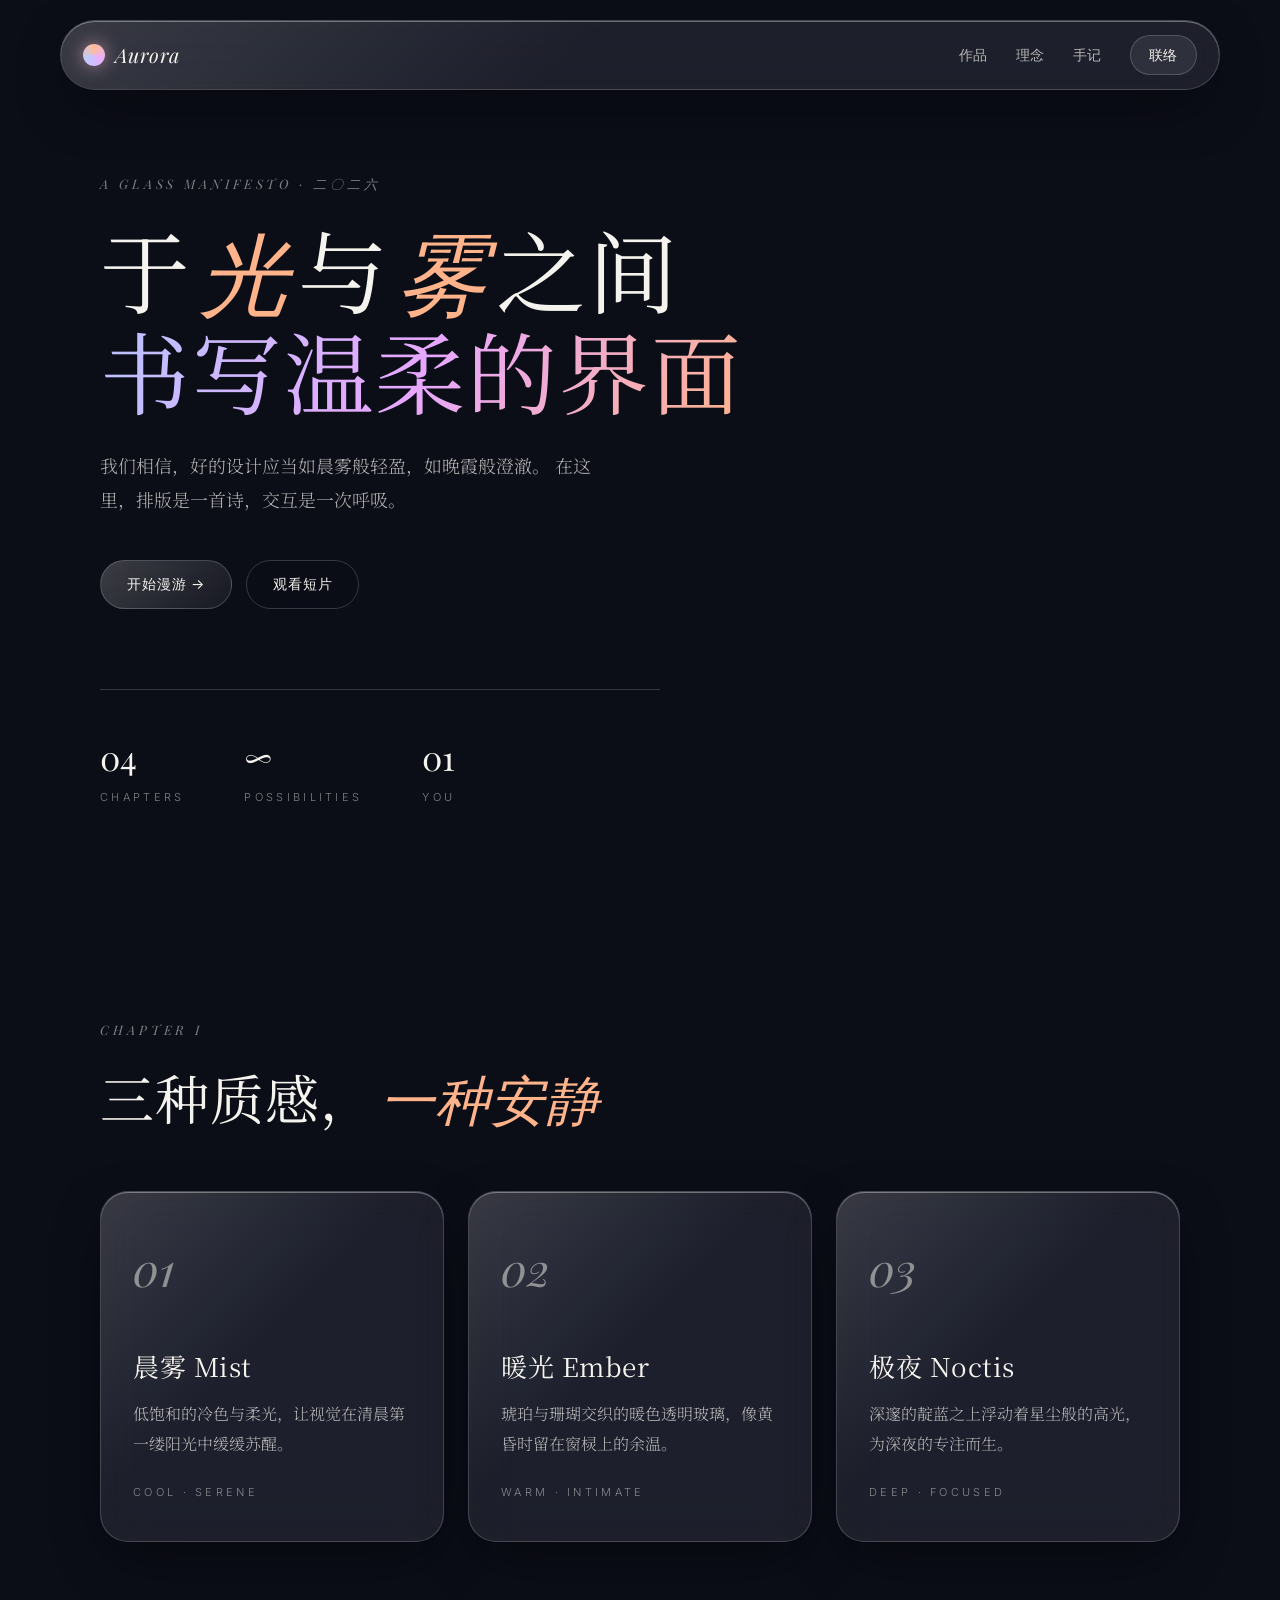
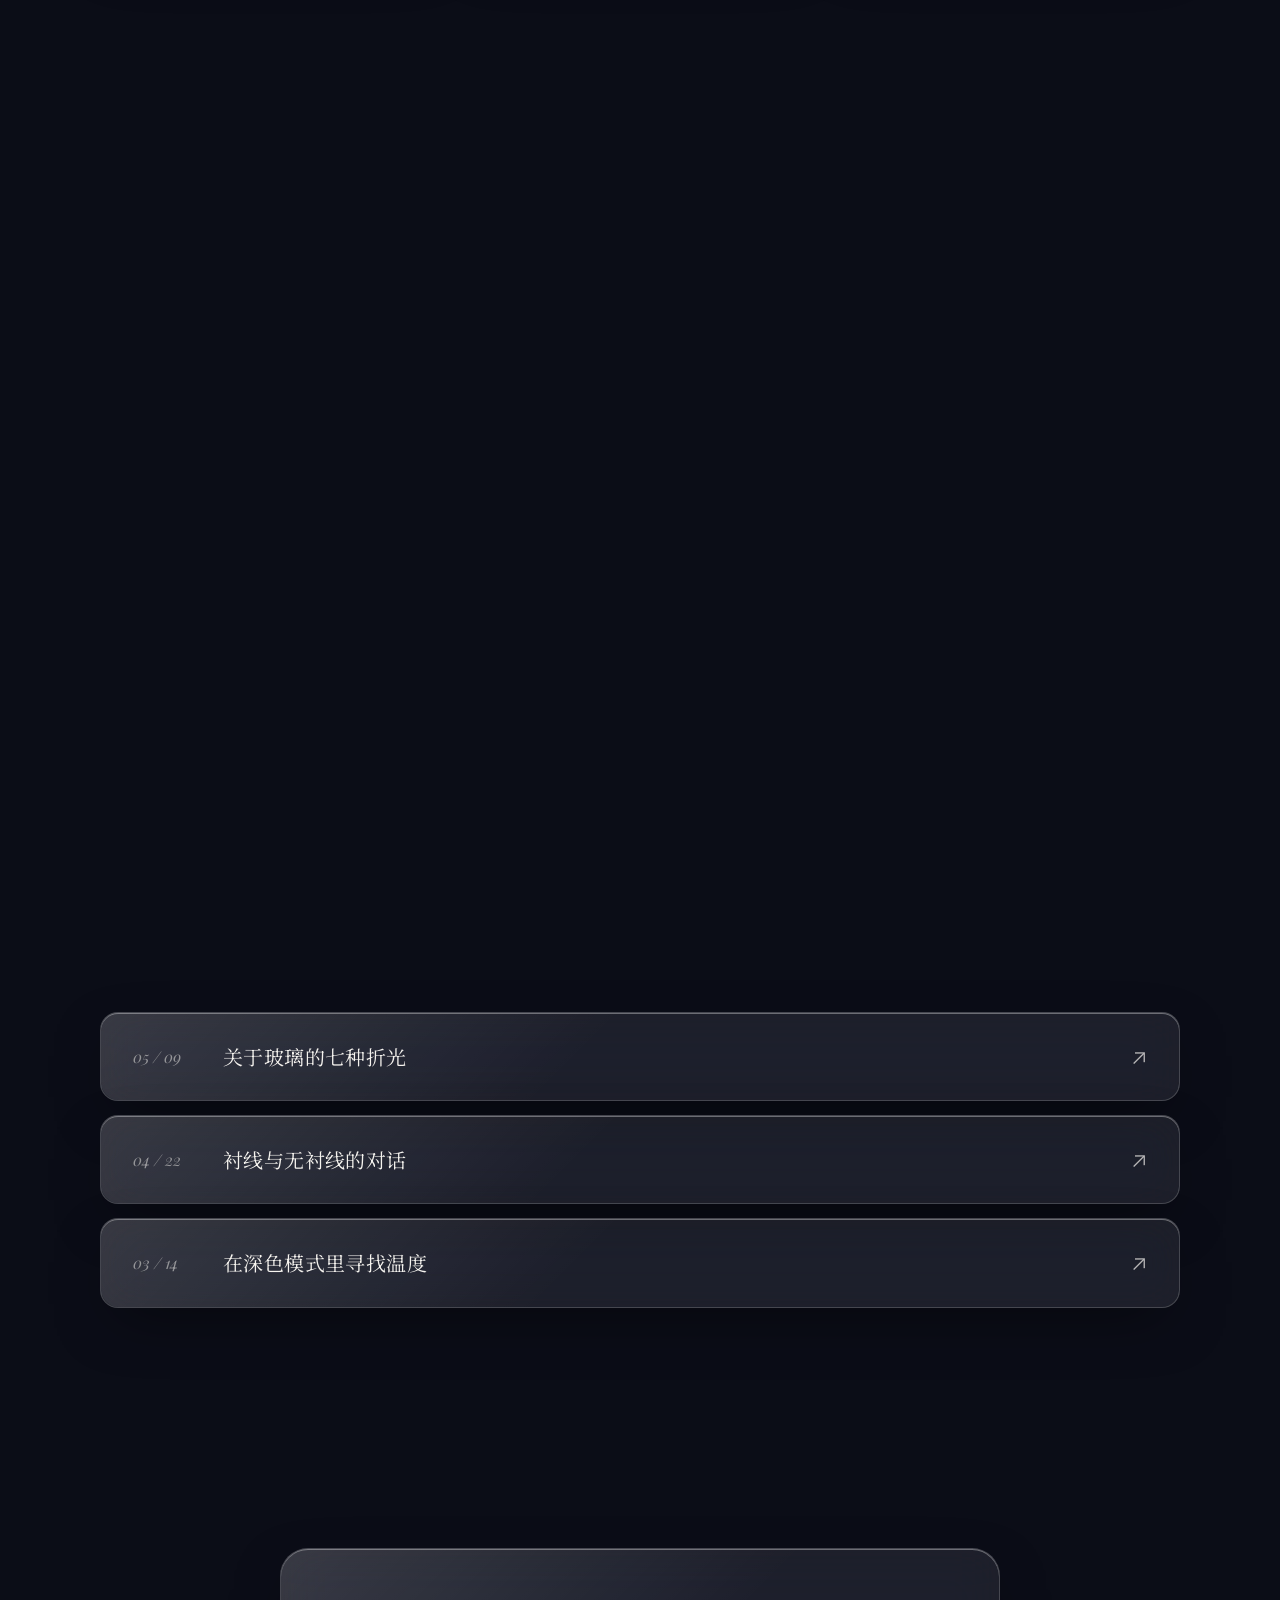
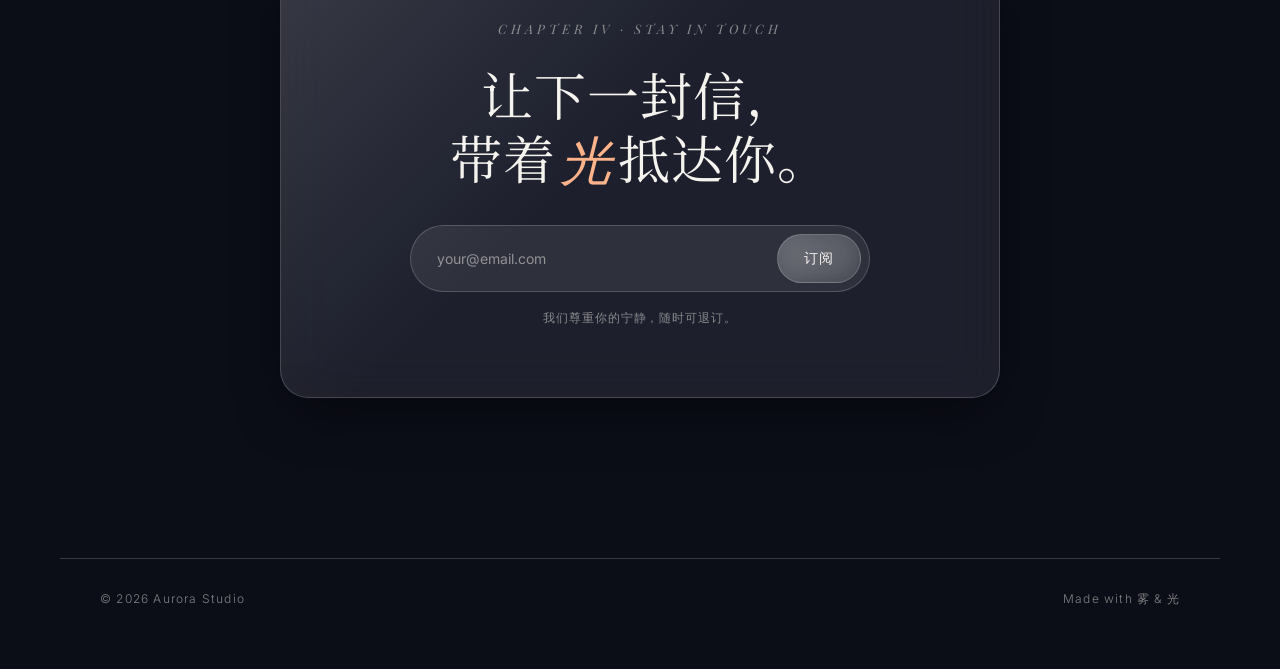
==== web/index.html @ a50634e0 "feat: add frosted-glass aesthetic interactive landing page Co-authored-by: kkk356 <198850822+kkk356@" ====
<!DOCTYPE html>
<html lang="zh-CN">
<head>
  <meta charset="UTF-8" />
  <meta name="viewport" content="width=device-width, initial-scale=1.0" />
  <title>Aurora · 磨砂玻璃之境</title>
  <meta name="description" content="一个具有审美排版的磨砂透明玻璃材质交互网站" />

  <link rel="preconnect" href="https://fonts.googleapis.com">
  <link rel="preconnect" href="https://fonts.gstatic.com" crossorigin>
  <link href="https://fonts.googleapis.com/css2?family=Playfair+Display:ital,wght@0,400;0,600;1,400&family=Inter:wght@300;400;500&family=Noto+Serif+SC:wght@300;400;600&display=swap" rel="stylesheet">

  <link rel="stylesheet" href="styles.css" />
</head>
<body>
  <!-- 流动渐变背景 -->
  <div class="bg-gradient">
    <div class="blob blob-a"></div>
    <div class="blob blob-b"></div>
    <div class="blob blob-c"></div>
    <div class="blob blob-d"></div>
  </div>

  <!-- 噪点遮罩（增加材质感）-->
  <div class="grain"></div>

  <!-- 鼠标跟随光晕 -->
  <div class="cursor-glow" id="cursorGlow"></div>

  <!-- 导航 -->
  <header class="nav glass">
    <a class="brand" href="#">
      <span class="brand-mark"></span>
      <span class="brand-name">Aurora</span>
    </a>
    <nav class="nav-links">
      <a href="#features">作品</a>
      <a href="#philosophy">理念</a>
      <a href="#journal">手记</a>
      <a href="#contact" class="pill">联络</a>
    </nav>
  </header>

  <main>
    <!-- HERO -->
    <section class="hero">
      <p class="eyebrow reveal">A Glass Manifesto · 二〇二六</p>
      <h1 class="hero-title reveal">
        于<em>光</em>与<em>雾</em>之间<br/>
        <span class="accent">书写温柔的界面</span>
      </h1>
      <p class="hero-sub reveal">
        我们相信，好的设计应当如晨雾般轻盈，如晚霞般澄澈。
        在这里，排版是一首诗，交互是一次呼吸。
      </p>
      <div class="hero-cta reveal">
        <button class="btn btn-primary ripple">开始漫游 →</button>
        <button class="btn btn-ghost ripple">观看短片</button>
      </div>

      <div class="hero-meta reveal">
        <div><span class="num">04</span><span class="lbl">Chapters</span></div>
        <div><span class="num">∞</span><span class="lbl">Possibilities</span></div>
        <div><span class="num">01</span><span class="lbl">You</span></div>
      </div>
    </section>

    <!-- 作品 / 卡片 -->
    <section id="features" class="section">
      <header class="section-head">
        <p class="eyebrow reveal">Chapter I</p>
        <h2 class="reveal">三种质感，<em>一种安静</em></h2>
      </header>

      <div class="cards">
        <article class="card glass tilt reveal">
          <div class="card-num">01</div>
          <h3>晨雾 Mist</h3>
          <p>低饱和的冷色与柔光，让视觉在清晨第一缕阳光中缓缓苏醒。</p>
          <span class="card-tag">Cool · Serene</span>
        </article>

        <article class="card glass tilt reveal">
          <div class="card-num">02</div>
          <h3>暖光 Ember</h3>
          <p>琥珀与珊瑚交织的暖色透明玻璃，像黄昏时留在窗棂上的余温。</p>
          <span class="card-tag">Warm · Intimate</span>
        </article>

        <article class="card glass tilt reveal">
          <div class="card-num">03</div>
          <h3>极夜 Noctis</h3>
          <p>深邃的靛蓝之上浮动着星尘般的高光，为深夜的专注而生。</p>
          <span class="card-tag">Deep · Focused</span>
        </article>
      </div>
    </section>

    <!-- 理念 -->
    <section id="philosophy" class="section split">
      <div class="split-text reveal">
        <p class="eyebrow">Chapter II</p>
        <h2>少即是<em>光</em>，<br/>空即是<em>境</em>。</h2>
        <p class="lede">
          我们删去所有不必要的装饰，让玻璃只做玻璃该做的事——
          折射、透过、并温柔地承载信息本身。
        </p>
        <ul class="bullets">
          <li><span>—</span> 以留白作为节奏的呼吸</li>
          <li><span>—</span> 以字体作为情绪的载体</li>
          <li><span>—</span> 以透明作为对内容的敬意</li>
        </ul>
      </div>

      <aside class="split-card glass reveal">
        <blockquote>
          <p>
            “好的界面像一扇磨砂的窗——
            你看见的不是窗，而是窗外的光。”
          </p>
          <footer>— Aurora Studio</footer>
        </blockquote>
      </aside>
    </section>

    <!-- 手记 / 列表 -->
    <section id="journal" class="section">
      <header class="section-head">
        <p class="eyebrow reveal">Chapter III</p>
        <h2 class="reveal">最近的<em>手记</em></h2>
      </header>

      <ul class="journal">
        <li class="glass reveal">
          <span class="date">05 / 09</span>
          <h4>关于玻璃的七种折光</h4>
          <span class="arrow">↗</span>
        </li>
        <li class="glass reveal">
          <span class="date">04 / 22</span>
          <h4>衬线与无衬线的对话</h4>
          <span class="arrow">↗</span>
        </li>
        <li class="glass reveal">
          <span class="date">03 / 14</span>
          <h4>在深色模式里寻找温度</h4>
          <span class="arrow">↗</span>
        </li>
      </ul>
    </section>

    <!-- CTA -->
    <section id="contact" class="section cta">
      <div class="cta-box glass reveal">
        <p class="eyebrow">Chapter IV · Stay in touch</p>
        <h2>让下一封信，<br/>带着<em>光</em>抵达你。</h2>
        <form class="subscribe" onsubmit="return false;">
          <input type="email" placeholder="your@email.com" aria-label="email" />
          <button class="btn btn-primary ripple">订阅</button>
        </form>
        <p class="fine">我们尊重你的宁静，随时可退订。</p>
      </div>
    </section>
  </main>

  <footer class="footer">
    <span>© 2026 Aurora Studio</span>
    <span>Made with 雾 &amp; 光</span>
  </footer>

  <script src="script.js"></script>
</body>
</html>
---- web/styles.css ----
/* ===============================================
   Aurora · Frosted Glass Aesthetic
   =============================================== */

:root {
  --bg: #0b0d17;
  --ink: #f5f3ee;
  --ink-soft: rgba(245, 243, 238, 0.72);
  --ink-mute: rgba(245, 243, 238, 0.5);

  --glass-bg: rgba(255, 255, 255, 0.08);
  --glass-bg-strong: rgba(255, 255, 255, 0.14);
  --glass-border: rgba(255, 255, 255, 0.18);
  --glass-hi: rgba(255, 255, 255, 0.35);

  --accent-1: #ffb38a;   /* ember */
  --accent-2: #b8c5ff;   /* mist */
  --accent-3: #e7a7ff;   /* bloom */

  --radius-lg: 28px;
  --radius-md: 18px;
  --radius-sm: 12px;

  --serif-cn: "Noto Serif SC", "Songti SC", "SimSun", serif;
  --serif-en: "Playfair Display", Georgia, serif;
  --sans: "Inter", -apple-system, "PingFang SC", "Microsoft YaHei", sans-serif;

  --ease: cubic-bezier(0.22, 1, 0.36, 1);
}

* { box-sizing: border-box; margin: 0; padding: 0; }

html, body {
  background: var(--bg);
  color: var(--ink);
  font-family: var(--sans);
  font-weight: 300;
  line-height: 1.6;
  -webkit-font-smoothing: antialiased;
  overflow-x: hidden;
  cursor: default;
}

/* ---------- Animated gradient background ---------- */
.bg-gradient {
  position: fixed;
  inset: 0;
  z-index: -2;
  overflow: hidden;
  background:
    radial-gradient(ellipse at top left, #1a1f3a 0%, transparent 55%),
    radial-gradient(ellipse at bottom right, #2a1530 0%, transparent 55%),
    var(--bg);
}

.blob {
  position: absolute;
  border-radius: 50%;
  filter: blur(90px);
  opacity: 0.65;
  mix-blend-mode: screen;
  will-change: transform;
}

.blob-a { width: 520px; height: 520px; background: #ff8ab8; top: -120px; left: -120px; animation: float-a 18s ease-in-out infinite; }
.blob-b { width: 620px; height: 620px; background: #8ab6ff; bottom: -200px; right: -160px; animation: float-b 22s ease-in-out infinite; }
.blob-c { width: 420px; height: 420px; background: #ffcf8a; top: 40%; left: 55%; animation: float-c 26s ease-in-out infinite; }
.blob-d { width: 380px; height: 380px; background: #b48aff; top: 60%; left: 10%; animation: float-d 30s ease-in-out infinite; }

@keyframes float-a { 0%,100%{transform:translate(0,0) scale(1)} 50%{transform:translate(120px,80px) scale(1.1)} }
@keyframes float-b { 0%,100%{transform:translate(0,0) scale(1)} 50%{transform:translate(-140px,-60px) scale(0.9)} }
@keyframes float-c { 0%,100%{transform:translate(0,0) scale(1)} 50%{transform:translate(-80px,120px) scale(1.08)} }
@keyframes float-d { 0%,100%{transform:translate(0,0) scale(1)} 50%{transform:translate(100px,-100px) scale(0.95)} }

/* grain overlay */
.grain {
  position: fixed;
  inset: 0;
  z-index: -1;
  pointer-events: none;
  opacity: 0.08;
  background-image: url("data:image/svg+xml;utf8,<svg xmlns='http://www.w3.org/2000/svg' width='160' height='160'><filter id='n'><feTurbulence type='fractalNoise' baseFrequency='0.9'/></filter><rect width='100%' height='100%' filter='url(%23n)' opacity='0.9'/></svg>");
}

/* cursor glow */
.cursor-glow {
  position: fixed;
  top: 0; left: 0;
  width: 480px; height: 480px;
  border-radius: 50%;
  background: radial-gradient(circle, rgba(255, 200, 220, 0.18), transparent 60%);
  transform: translate(-50%, -50%);
  pointer-events: none;
  z-index: -1;
  transition: opacity .4s ease;
}

/* ---------- Glass material ---------- */
.glass {
  background: var(--glass-bg);
  backdrop-filter: blur(24px) saturate(140%);
  -webkit-backdrop-filter: blur(24px) saturate(140%);
  border: 1px solid var(--glass-border);
  border-radius: var(--radius-lg);
  box-shadow:
    0 1px 0 var(--glass-hi) inset,
    0 20px 60px -20px rgba(0, 0, 0, 0.55);
  position: relative;
}

.glass::before {
  content: "";
  position: absolute;
  inset: 0;
  border-radius: inherit;
  background: linear-gradient(135deg, rgba(255,255,255,0.12), rgba(255,255,255,0) 45%);
  pointer-events: none;
}

/* ---------- Nav ---------- */
.nav {
  position: fixed;
  top: 20px; left: 50%;
  transform: translateX(-50%);
  width: min(1160px, calc(100% - 40px));
  display: flex;
  align-items: center;
  justify-content: space-between;
  padding: 14px 22px;
  border-radius: 999px;
  z-index: 50;
}

.brand { display: flex; align-items: center; gap: 10px; text-decoration: none; color: var(--ink); }
.brand-mark {
  width: 22px; height: 22px; border-radius: 50%;
  background: conic-gradient(from 0deg, var(--accent-1), var(--accent-3), var(--accent-2), var(--accent-1));
  box-shadow: 0 0 18px rgba(255,180,200,0.6);
}
.brand-name { font-family: var(--serif-en); font-style: italic; font-size: 20px; letter-spacing: 0.02em; }

.nav-links { display: flex; gap: 28px; align-items: center; }
.nav-links a {
  color: var(--ink-soft);
  text-decoration: none;
  font-size: 14px;
  letter-spacing: 0.04em;
  transition: color .3s var(--ease);
}
.nav-links a:hover { color: var(--ink); }
.nav-links .pill {
  padding: 8px 18px;
  border: 1px solid var(--glass-border);
  border-radius: 999px;
  background: var(--glass-bg);
  color: var(--ink);
}

/* ---------- Typography ---------- */
.eyebrow {
  font-family: var(--serif-en);
  font-style: italic;
  font-size: 13px;
  letter-spacing: 0.3em;
  text-transform: uppercase;
  color: var(--ink-mute);
  margin-bottom: 24px;
}

h1, h2, h3, h4 {
  font-family: var(--serif-cn);
  font-weight: 400;
  letter-spacing: 0.02em;
}

h1 em, h2 em, h3 em {
  font-family: var(--serif-en);
  font-style: italic;
  font-weight: 400;
  color: var(--accent-1);
  padding: 0 0.08em;
}

.accent {
  background: linear-gradient(120deg, var(--accent-2), var(--accent-3) 50%, var(--accent-1));
  -webkit-background-clip: text;
  background-clip: text;
  color: transparent;
}

/* ---------- Hero ---------- */
.hero {
  min-height: 100vh;
  padding: 160px 40px 80px;
  max-width: 1160px;
  margin: 0 auto;
  display: flex;
  flex-direction: column;
  justify-content: center;
}

.hero-title {
  font-size: clamp(44px, 7vw, 92px);
  line-height: 1.12;
  margin-bottom: 28px;
  max-width: 16ch;
}

.hero-sub {
  font-family: var(--serif-cn);
  font-weight: 300;
  font-size: clamp(16px, 1.4vw, 19px);
  color: var(--ink-soft);
  max-width: 52ch;
  margin-bottom: 44px;
  line-height: 1.9;
}

.hero-cta { display: flex; gap: 14px; margin-bottom: 80px; }

.hero-meta {
  display: flex;
  gap: 60px;
  padding-top: 40px;
  border-top: 1px solid var(--glass-border);
  max-width: 560px;
}
.hero-meta > div { display: flex; flex-direction: column; gap: 4px; }
.hero-meta .num {
  font-family: var(--serif-en);
  font-size: 34px;
  font-weight: 400;
}
.hero-meta .lbl {
  font-size: 11px;
  letter-spacing: 0.3em;
  text-transform: uppercase;
  color: var(--ink-mute);
}

/* ---------- Buttons ---------- */
.btn {
  font-family: var(--sans);
  font-size: 14px;
  letter-spacing: 0.06em;
  padding: 14px 26px;
  border-radius: 999px;
  border: 1px solid var(--glass-border);
  cursor: pointer;
  color: var(--ink);
  background: var(--glass-bg);
  backdrop-filter: blur(12px);
  transition: transform .3s var(--ease), background .3s var(--ease), border-color .3s var(--ease);
  position: relative;
  overflow: hidden;
}
.btn:hover { transform: translateY(-2px); background: var(--glass-bg-strong); border-color: rgba(255,255,255,0.3); }
.btn-primary { background: linear-gradient(135deg, rgba(255,255,255,0.2), rgba(255,255,255,0.05)); }
.btn-ghost { background: transparent; }

/* ripple */
.ripple span.r {
  position: absolute;
  border-radius: 50%;
  background: rgba(255,255,255,0.35);
  transform: scale(0);
  animation: ripple .7s var(--ease);
  pointer-events: none;
}
@keyframes ripple { to { transform: scale(4); opacity: 0; } }

/* ---------- Sections ---------- */
.section {
  max-width: 1160px;
  margin: 0 auto;
  padding: 120px 40px;
}

.section-head { margin-bottom: 60px; max-width: 800px; }
.section-head h2 { font-size: clamp(32px, 4.4vw, 54px); line-height: 1.2; }

/* ---------- Cards ---------- */
.cards {
  display: grid;
  grid-template-columns: repeat(3, 1fr);
  gap: 24px;
}

.card {
  padding: 40px 32px;
  min-height: 320px;
  display: flex;
  flex-direction: column;
  justify-content: space-between;
  transform-style: preserve-3d;
  transition: transform .5s var(--ease), box-shadow .5s var(--ease);
}
.card:hover {
  box-shadow:
    0 1px 0 var(--glass-hi) inset,
    0 40px 80px -20px rgba(0,0,0,0.7);
}
.card-num {
  font-family: var(--serif-en);
  font-style: italic;
  font-size: 46px;
  color: var(--ink-mute);
  margin-bottom: 40px;
}
.card h3 { font-size: 26px; margin-bottom: 12px; }
.card p { color: var(--ink-soft); font-family: var(--serif-cn); line-height: 1.9; }
.card-tag {
  margin-top: 24px;
  font-size: 11px;
  letter-spacing: 0.3em;
  text-transform: uppercase;
  color: var(--ink-mute);
}

/* ---------- Split (philosophy) ---------- */
.split {
  display: grid;
  grid-template-columns: 1.1fr 1fr;
  gap: 60px;
  align-items: center;
}
.split-text h2 { font-size: clamp(36px, 5vw, 64px); line-height: 1.15; margin-bottom: 28px; }
.split-text .lede {
  font-family: var(--serif-cn);
  font-size: 17px;
  color: var(--ink-soft);
  line-height: 1.9;
  margin-bottom: 32px;
}
.bullets { list-style: none; display: flex; flex-direction: column; gap: 12px; }
.bullets li { font-family: var(--serif-cn); color: var(--ink-soft); }
.bullets li span { color: var(--accent-1); margin-right: 12px; }

.split-card { padding: 50px 44px; }
.split-card blockquote {
  font-family: var(--serif-cn);
  font-size: 22px;
  line-height: 1.8;
}
.split-card blockquote p { margin-bottom: 20px; }
.split-card blockquote footer {
  font-family: var(--serif-en);
  font-style: italic;
  font-size: 14px;
  color: var(--ink-mute);
}

/* ---------- Journal ---------- */
.journal { list-style: none; display: flex; flex-direction: column; gap: 14px; }
.journal li {
  display: grid;
  grid-template-columns: 90px 1fr 40px;
  align-items: center;
  padding: 26px 32px;
  border-radius: var(--radius-md);
  transition: transform .4s var(--ease), background .4s var(--ease);
  cursor: pointer;
}
.journal li:hover { transform: translateX(8px); background: var(--glass-bg-strong); }
.journal .date { font-family: var(--serif-en); font-style: italic; color: var(--ink-mute); }
.journal h4 { font-size: 20px; font-weight: 400; }
.journal .arrow { text-align: right; font-size: 22px; color: var(--ink-soft); }

/* ---------- CTA ---------- */
.cta { display: flex; justify-content: center; }
.cta-box {
  padding: 70px 60px;
  text-align: center;
  max-width: 720px;
  width: 100%;
}
.cta-box h2 { font-size: clamp(32px, 4.5vw, 52px); line-height: 1.2; margin: 16px 0 36px; }
.subscribe {
  display: flex;
  gap: 10px;
  max-width: 460px;
  margin: 0 auto 16px;
  padding: 8px;
  border-radius: 999px;
  background: var(--glass-bg);
  border: 1px solid var(--glass-border);
}
.subscribe input {
  flex: 1;
  background: transparent;
  border: none;
  outline: none;
  color: var(--ink);
  font-family: var(--sans);
  font-size: 14px;
  padding: 10px 18px;
}
.subscribe input::placeholder { color: var(--ink-mute); }
.fine { font-size: 12px; color: var(--ink-mute); letter-spacing: 0.08em; }

/* ---------- Footer ---------- */
.footer {
  max-width: 1160px;
  margin: 40px auto 30px;
  padding: 30px 40px;
  display: flex;
  justify-content: space-between;
  font-size: 12px;
  color: var(--ink-mute);
  letter-spacing: 0.1em;
  border-top: 1px solid var(--glass-border);
}

/* ---------- Reveal on scroll ---------- */
.reveal {
  opacity: 0;
  transform: translateY(24px);
  transition: opacity 1s var(--ease), transform 1s var(--ease);
}
.reveal.is-visible { opacity: 1; transform: translateY(0); }

/* ---------- Responsive ---------- */
@media (max-width: 900px) {
  .nav-links { gap: 16px; }
  .nav-links a:not(.pill) { display: none; }
  .cards { grid-template-columns: 1fr; }
  .split { grid-template-columns: 1fr; }
  .hero { padding-top: 140px; }
  .hero-meta { flex-wrap: wrap; gap: 30px; }
  .journal li { grid-template-columns: 70px 1fr 30px; padding: 20px; }
  .cta-box { padding: 44px 28px; }
}
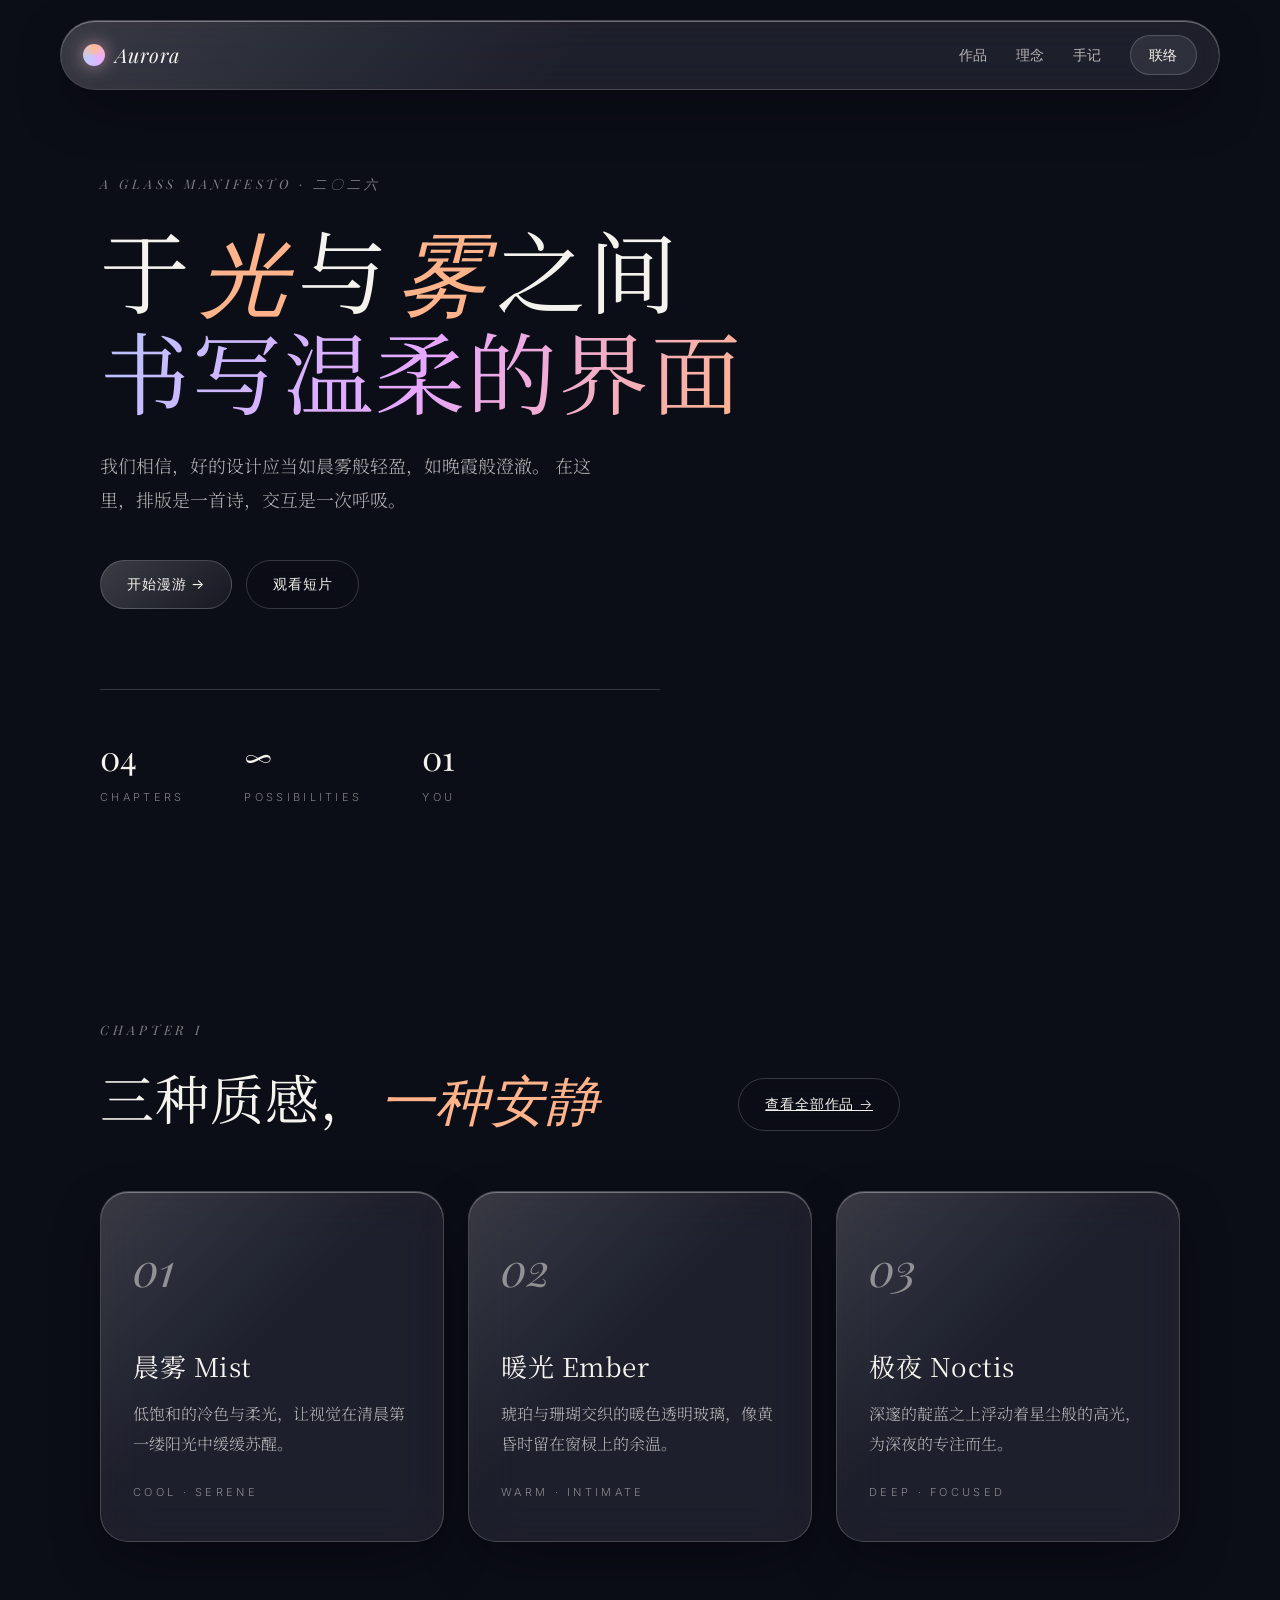
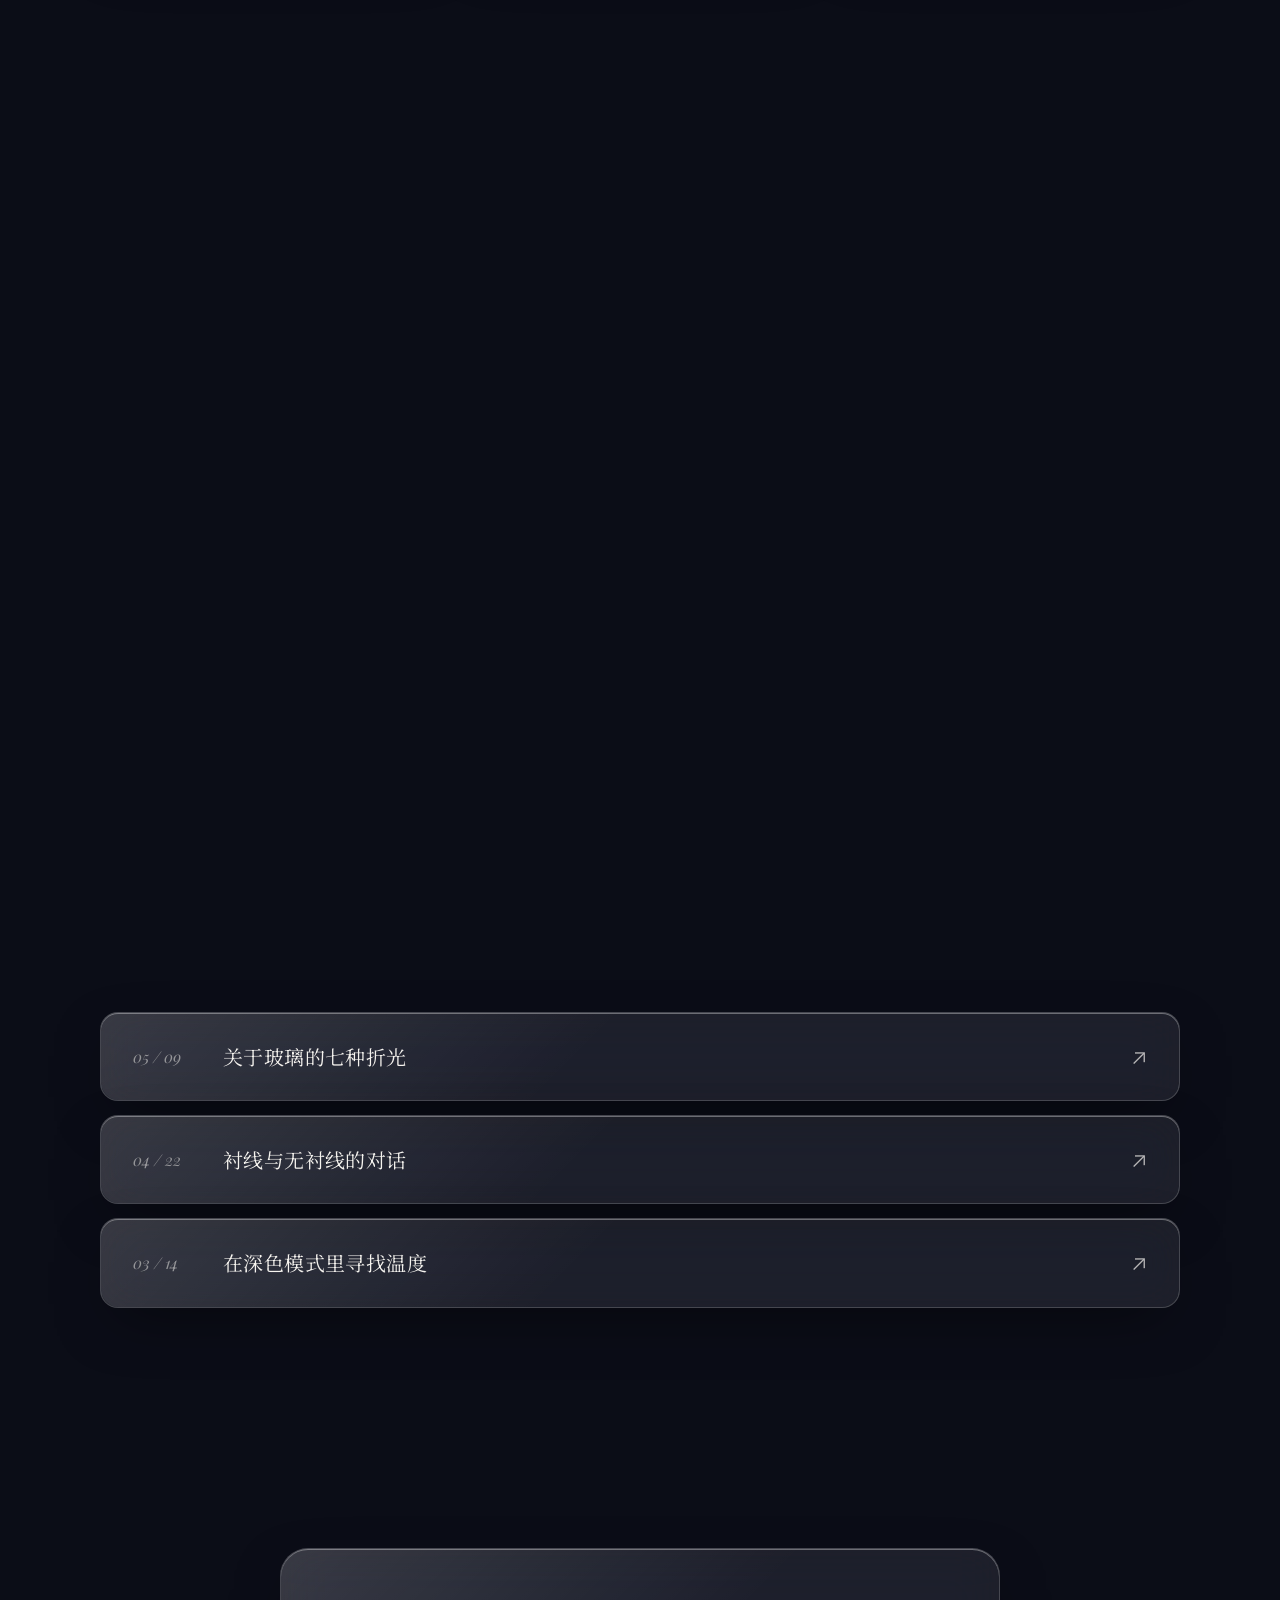
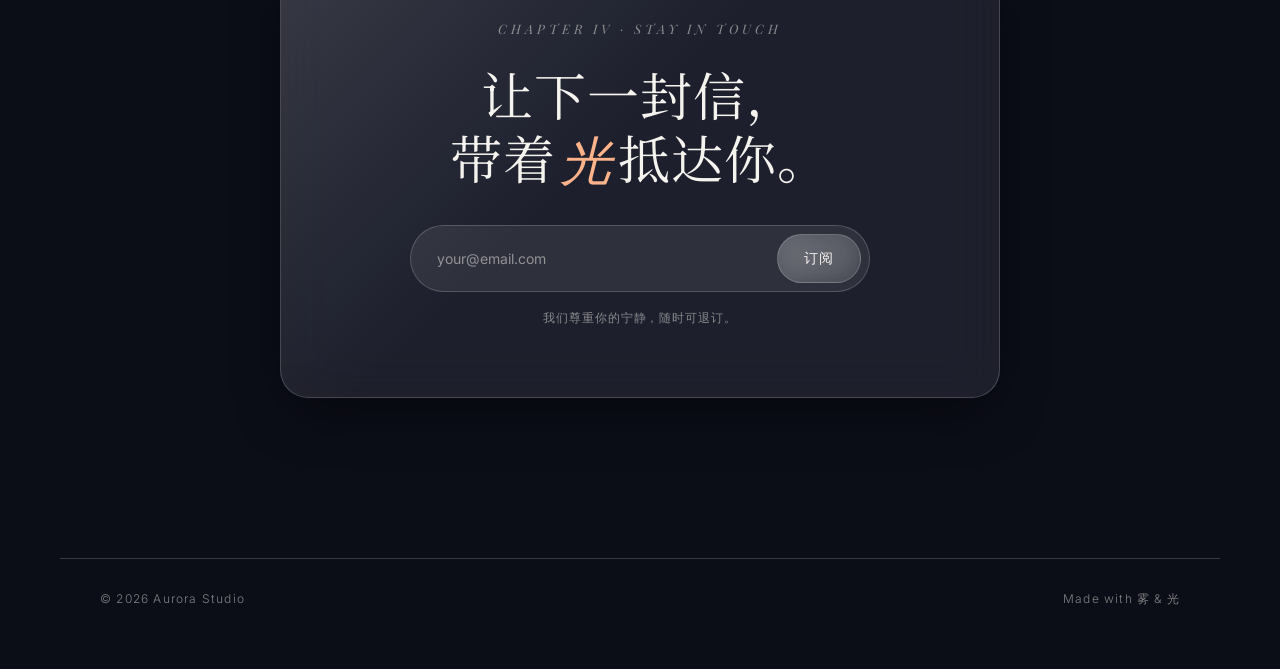
==== commit 746698b6: "feat: add works gallery, loader animation, and GitHub Pages deploy - works.html: 磨砂玻璃横向滚动作品集，6 件作品 +" ====
--- a/web/index.html
+++ b/web/index.html
@@ -13,6 +13,15 @@
   <link rel="stylesheet" href="styles.css" />
 </head>
 <body>
+  <!-- 开场 Loading -->
+  <div class="loader" id="loader" aria-hidden="true">
+    <div class="loader-inner">
+      <p class="loader-eyebrow">Aurora · Studio</p>
+      <h1 class="loader-title" data-text="于光与雾之间"></h1>
+      <div class="loader-bar"><span></span></div>
+    </div>
+  </div>
+
   <!-- 流动渐变背景 -->
   <div class="bg-gradient">
     <div class="blob blob-a"></div>
@@ -34,7 +43,7 @@
       <span class="brand-name">Aurora</span>
     </a>
     <nav class="nav-links">
-      <a href="#features">作品</a>
+      <a href="works.html">作品</a>
       <a href="#philosophy">理念</a>
       <a href="#journal">手记</a>
       <a href="#contact" class="pill">联络</a>
@@ -67,9 +76,12 @@
 
     <!-- 作品 / 卡片 -->
     <section id="features" class="section">
-      <header class="section-head">
-        <p class="eyebrow reveal">Chapter I</p>
-        <h2 class="reveal">三种质感，<em>一种安静</em></h2>
+      <header class="section-head" style="display:flex; justify-content:space-between; align-items:flex-end; gap:40px; flex-wrap:wrap;">
+        <div>
+          <p class="eyebrow reveal">Chapter I</p>
+          <h2 class="reveal">三种质感，<em>一种安静</em></h2>
+        </div>
+        <a href="works.html" class="btn btn-ghost ripple reveal">查看全部作品 →</a>
       </header>
 
       <div class="cards">
--- a/web/styles.css
+++ b/web/styles.css
@@ -430,3 +430,341 @@
   .journal li { grid-template-columns: 70px 1fr 30px; padding: 20px; }
   .cta-box { padding: 44px 28px; }
 }
+
+
+
+/* ===============================================
+   Loading · 字符逐个浮现
+   =============================================== */
+.loader {
+  position: fixed;
+  inset: 0;
+  z-index: 9999;
+  display: flex;
+  align-items: center;
+  justify-content: center;
+  background:
+    radial-gradient(ellipse at top left, #1a1f3a 0%, transparent 55%),
+    radial-gradient(ellipse at bottom right, #2a1530 0%, transparent 55%),
+    var(--bg);
+  backdrop-filter: blur(40px) saturate(160%);
+  -webkit-backdrop-filter: blur(40px) saturate(160%);
+  transition: opacity .9s var(--ease), visibility .9s var(--ease);
+}
+.loader.is-hidden { opacity: 0; visibility: hidden; pointer-events: none; }
+
+.loader-inner { text-align: center; padding: 0 24px; max-width: 720px; }
+
+.loader-eyebrow {
+  font-family: var(--serif-en);
+  font-style: italic;
+  font-size: 13px;
+  letter-spacing: 0.3em;
+  text-transform: uppercase;
+  color: var(--ink-mute);
+  margin-bottom: 28px;
+  opacity: 0;
+  animation: fadeIn .8s var(--ease) .1s forwards;
+}
+
+.loader-title {
+  font-family: var(--serif-cn);
+  font-weight: 400;
+  font-size: clamp(36px, 6vw, 72px);
+  line-height: 1.2;
+  letter-spacing: 0.08em;
+  margin-bottom: 40px;
+  display: inline-flex;
+  gap: 0.04em;
+}
+.loader-title .char {
+  display: inline-block;
+  opacity: 0;
+  transform: translateY(24px) rotateX(-40deg);
+  filter: blur(8px);
+  animation: charIn .9s var(--ease) forwards;
+}
+.loader-title .char.space { width: 0.4em; }
+
+@keyframes charIn {
+  to { opacity: 1; transform: none; filter: blur(0); }
+}
+@keyframes fadeIn { to { opacity: 1; } }
+
+.loader-bar {
+  width: 160px;
+  height: 1px;
+  margin: 0 auto;
+  background: rgba(255,255,255,0.12);
+  overflow: hidden;
+  opacity: 0;
+  animation: fadeIn .6s var(--ease) .3s forwards;
+}
+.loader-bar span {
+  display: block;
+  width: 100%;
+  height: 100%;
+  background: linear-gradient(90deg, transparent, var(--accent-1), var(--accent-3), transparent);
+  transform: translateX(-100%);
+  animation: barSweep 2.2s var(--ease) infinite;
+}
+@keyframes barSweep {
+  0% { transform: translateX(-100%); }
+  100% { transform: translateX(100%); }
+}
+
+/* ===============================================
+   Works · 作品集页
+   =============================================== */
+body.page-works { overflow-x: hidden; }
+
+.works-header {
+  max-width: 1160px;
+  margin: 0 auto;
+  padding: 140px 40px 60px;
+  display: grid;
+  grid-template-columns: 1fr auto;
+  align-items: end;
+  gap: 40px;
+}
+
+.works-title {
+  font-size: clamp(40px, 6.5vw, 84px);
+  line-height: 1.12;
+  margin-top: 20px;
+  max-width: 14ch;
+}
+
+.works-hint {
+  display: inline-flex;
+  align-items: center;
+  gap: 10px;
+  margin-top: 24px;
+  padding: 8px 16px;
+  border: 1px solid var(--glass-border);
+  border-radius: 999px;
+  background: var(--glass-bg);
+  backdrop-filter: blur(12px);
+  font-size: 12px;
+  letter-spacing: 0.16em;
+  color: var(--ink-soft);
+}
+.hint-dot {
+  width: 6px; height: 6px; border-radius: 50%;
+  background: var(--accent-1);
+  box-shadow: 0 0 12px var(--accent-1);
+  animation: pulse 1.6s ease-in-out infinite;
+}
+@keyframes pulse {
+  0%, 100% { opacity: 1; transform: scale(1); }
+  50% { opacity: 0.5; transform: scale(1.4); }
+}
+
+.works-progress { display: flex; flex-direction: column; align-items: flex-end; gap: 10px; min-width: 220px; }
+.works-progress-track {
+  width: 200px;
+  height: 2px;
+  background: rgba(255,255,255,0.12);
+  border-radius: 2px;
+  overflow: hidden;
+  position: relative;
+}
+.works-progress-track span {
+  display: block;
+  height: 100%;
+  width: 0%;
+  background: linear-gradient(90deg, var(--accent-2), var(--accent-3), var(--accent-1));
+  transition: width .4s var(--ease);
+  border-radius: 2px;
+}
+.works-progress-count {
+  font-family: var(--serif-en);
+  font-size: 15px;
+  letter-spacing: 0.2em;
+  color: var(--ink-soft);
+}
+.works-progress-count .slash { margin: 0 6px; color: var(--ink-mute); }
+
+/* 画廊容器 */
+.gallery {
+  position: relative;
+  padding: 40px 0 100px;
+  overflow: hidden;
+  cursor: grab;
+}
+.gallery.is-grabbing { cursor: grabbing; }
+
+.gallery-track {
+  display: flex;
+  gap: 32px;
+  padding: 40px 8vw;
+  will-change: transform;
+  transition: transform .8s cubic-bezier(0.22, 1, 0.36, 1);
+}
+
+.work {
+  flex: 0 0 auto;
+  width: min(680px, 82vw);
+  height: 72vh;
+  min-height: 520px;
+  max-height: 720px;
+}
+
+.work-card {
+  width: 100%; height: 100%;
+  display: grid;
+  grid-template-rows: 58% 1fr;
+  overflow: hidden;
+  border-radius: var(--radius-lg);
+  transform: translateY(0);
+  transition: transform .6s var(--ease), box-shadow .6s var(--ease);
+}
+
+.work:hover .work-card {
+  transform: translateY(-6px);
+  box-shadow:
+    0 1px 0 var(--glass-hi) inset,
+    0 60px 100px -30px rgba(0,0,0,0.8);
+}
+
+/* 视觉块 */
+.work-visual {
+  position: relative;
+  overflow: hidden;
+  border-bottom: 1px solid var(--glass-border);
+  background:
+    radial-gradient(circle at 30% 20%, var(--g1) 0%, transparent 50%),
+    radial-gradient(circle at 80% 80%, var(--g2) 0%, transparent 55%),
+    var(--g3);
+}
+.work-visual::after {
+  content: "";
+  position: absolute;
+  inset: 0;
+  background: linear-gradient(180deg, rgba(255,255,255,0.08), transparent 40%);
+  pointer-events: none;
+}
+.work-visual-shape {
+  position: absolute;
+  border-radius: 50%;
+  filter: blur(30px);
+  opacity: 0.7;
+  mix-blend-mode: screen;
+}
+.work-visual-shape.s-1 { width: 220px; height: 220px; background: #fff; top: -40px; right: -40px; }
+.work-visual-shape.s-2 { width: 180px; height: 180px; background: var(--g1); bottom: -30px; left: 20%; }
+.work-visual-shape.s-3 { width: 260px; height: 260px; background: var(--g2); top: 30%; left: -60px; }
+
+/* 文案区 */
+.work-body {
+  padding: 30px 36px 36px;
+  display: flex;
+  flex-direction: column;
+  gap: 10px;
+}
+.work-meta {
+  display: flex;
+  justify-content: space-between;
+  font-family: var(--serif-en);
+  font-style: italic;
+  font-size: 13px;
+  color: var(--ink-mute);
+  letter-spacing: 0.08em;
+  margin-bottom: 4px;
+}
+.work-name {
+  font-family: var(--serif-cn);
+  font-weight: 400;
+  font-size: clamp(26px, 2.6vw, 34px);
+  line-height: 1.2;
+}
+.work-subtitle {
+  font-family: var(--serif-en);
+  font-style: italic;
+  font-size: 15px;
+  color: var(--accent-1);
+  margin-bottom: 8px;
+}
+.work-desc {
+  font-family: var(--serif-cn);
+  font-weight: 300;
+  color: var(--ink-soft);
+  line-height: 1.85;
+  font-size: 15px;
+  flex: 1;
+}
+.work-tags {
+  display: flex;
+  gap: 8px;
+  flex-wrap: wrap;
+  margin-top: 12px;
+}
+.work-tags span {
+  padding: 6px 12px;
+  font-size: 11px;
+  letter-spacing: 0.2em;
+  text-transform: uppercase;
+  color: var(--ink-soft);
+  border: 1px solid var(--glass-border);
+  border-radius: 999px;
+  background: rgba(255,255,255,0.04);
+}
+
+/* 终页 */
+.work-end { width: min(560px, 82vw); }
+.work-end-inner {
+  height: 100%;
+  padding: 60px 50px;
+  display: flex;
+  flex-direction: column;
+  justify-content: center;
+  align-items: flex-start;
+  gap: 20px;
+}
+.work-end-inner h2 {
+  font-size: clamp(30px, 3.8vw, 44px);
+  line-height: 1.3;
+  margin-bottom: 16px;
+}
+
+/* 画廊控制 */
+.gallery-controls {
+  position: fixed;
+  bottom: 24px;
+  left: 50%;
+  transform: translateX(-50%);
+  display: flex;
+  align-items: center;
+  gap: 18px;
+  padding: 10px 18px;
+  border-radius: 999px;
+  z-index: 40;
+}
+.ctrl {
+  width: 40px; height: 40px;
+  border-radius: 50%;
+  border: 1px solid var(--glass-border);
+  background: rgba(255,255,255,0.06);
+  color: var(--ink);
+  font-size: 16px;
+  cursor: pointer;
+  transition: background .3s var(--ease), transform .3s var(--ease);
+}
+.ctrl:hover { background: rgba(255,255,255,0.16); transform: scale(1.06); }
+.ctrl-hint {
+  font-size: 11px;
+  letter-spacing: 0.24em;
+  text-transform: uppercase;
+  color: var(--ink-mute);
+}
+
+/* 响应式 */
+@media (max-width: 900px) {
+  .works-header { grid-template-columns: 1fr; }
+  .works-progress { align-items: flex-start; width: 100%; }
+  .works-progress-track { width: 100%; }
+  .work { width: 86vw; height: 70vh; min-height: 480px; }
+  .work-card { grid-template-rows: 50% 1fr; }
+  .work-body { padding: 22px 24px 26px; }
+  .gallery-track { padding: 20px 7vw; gap: 20px; }
+}
